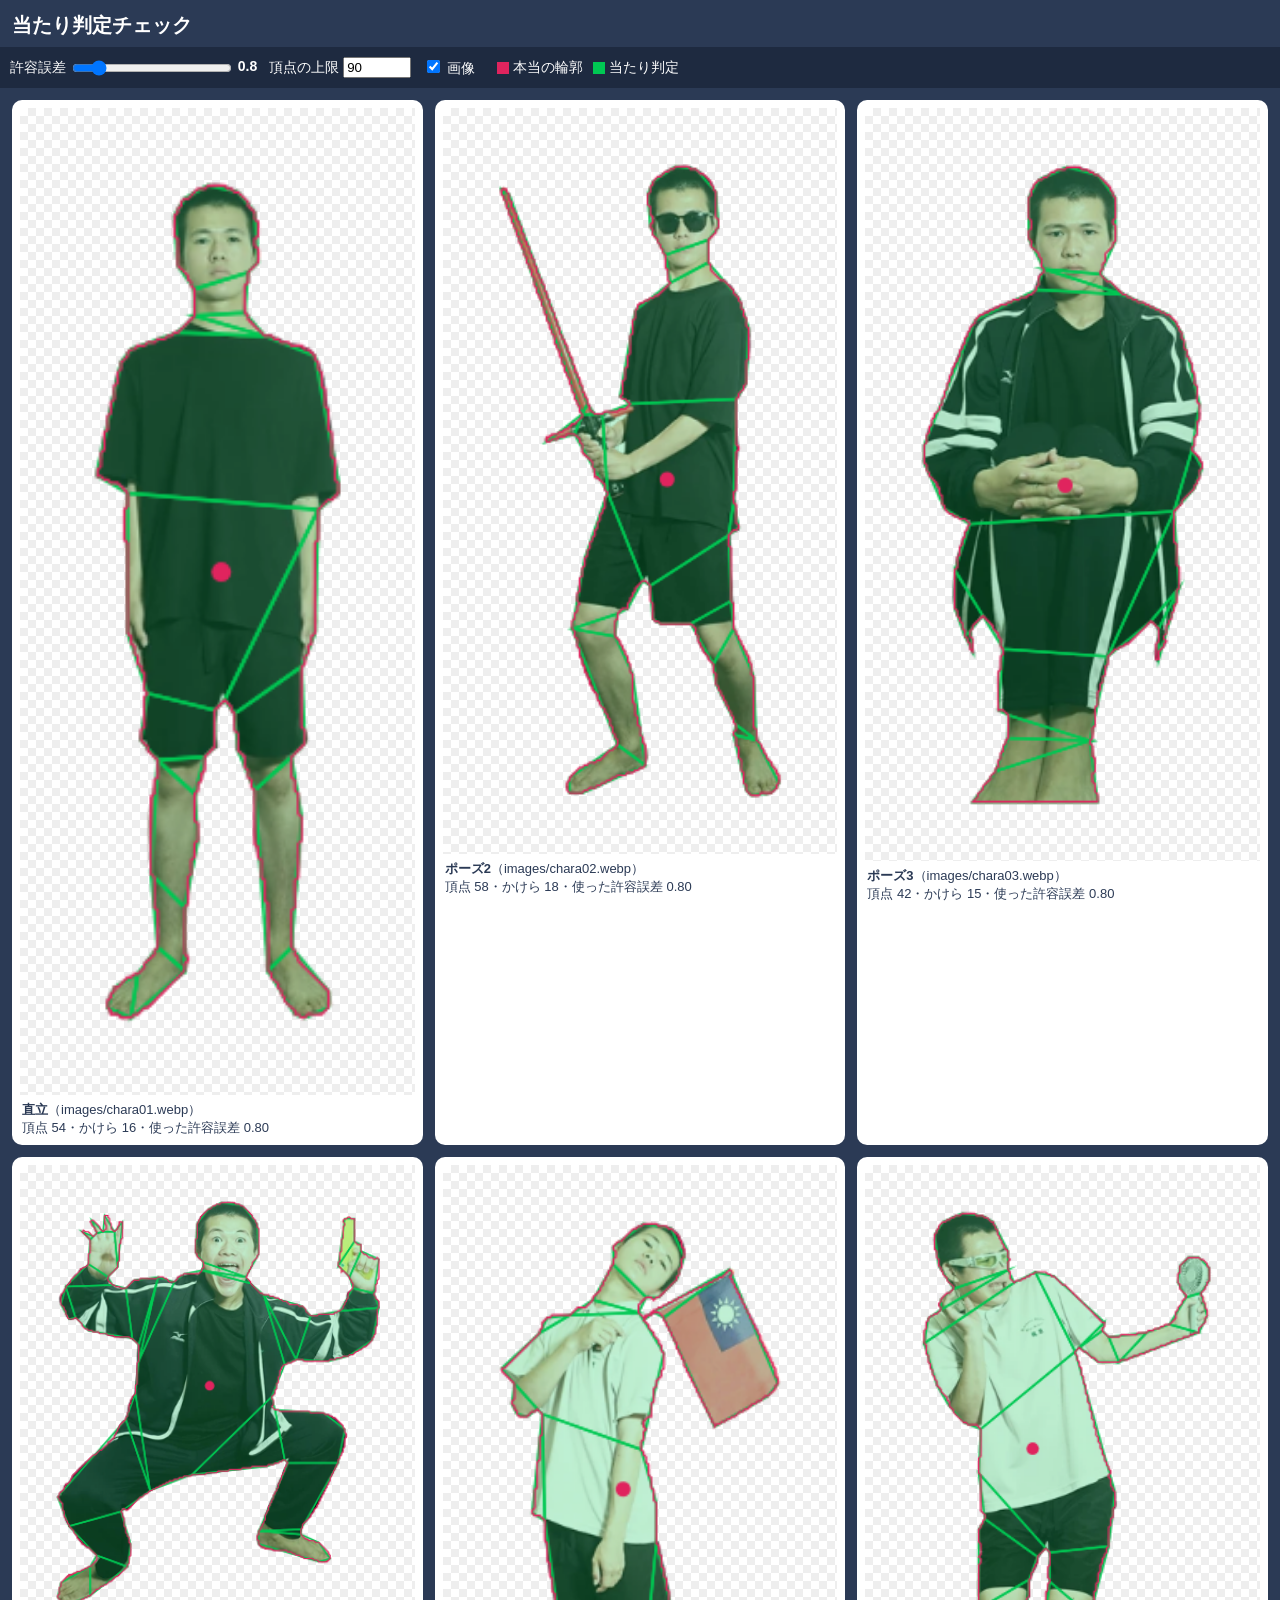
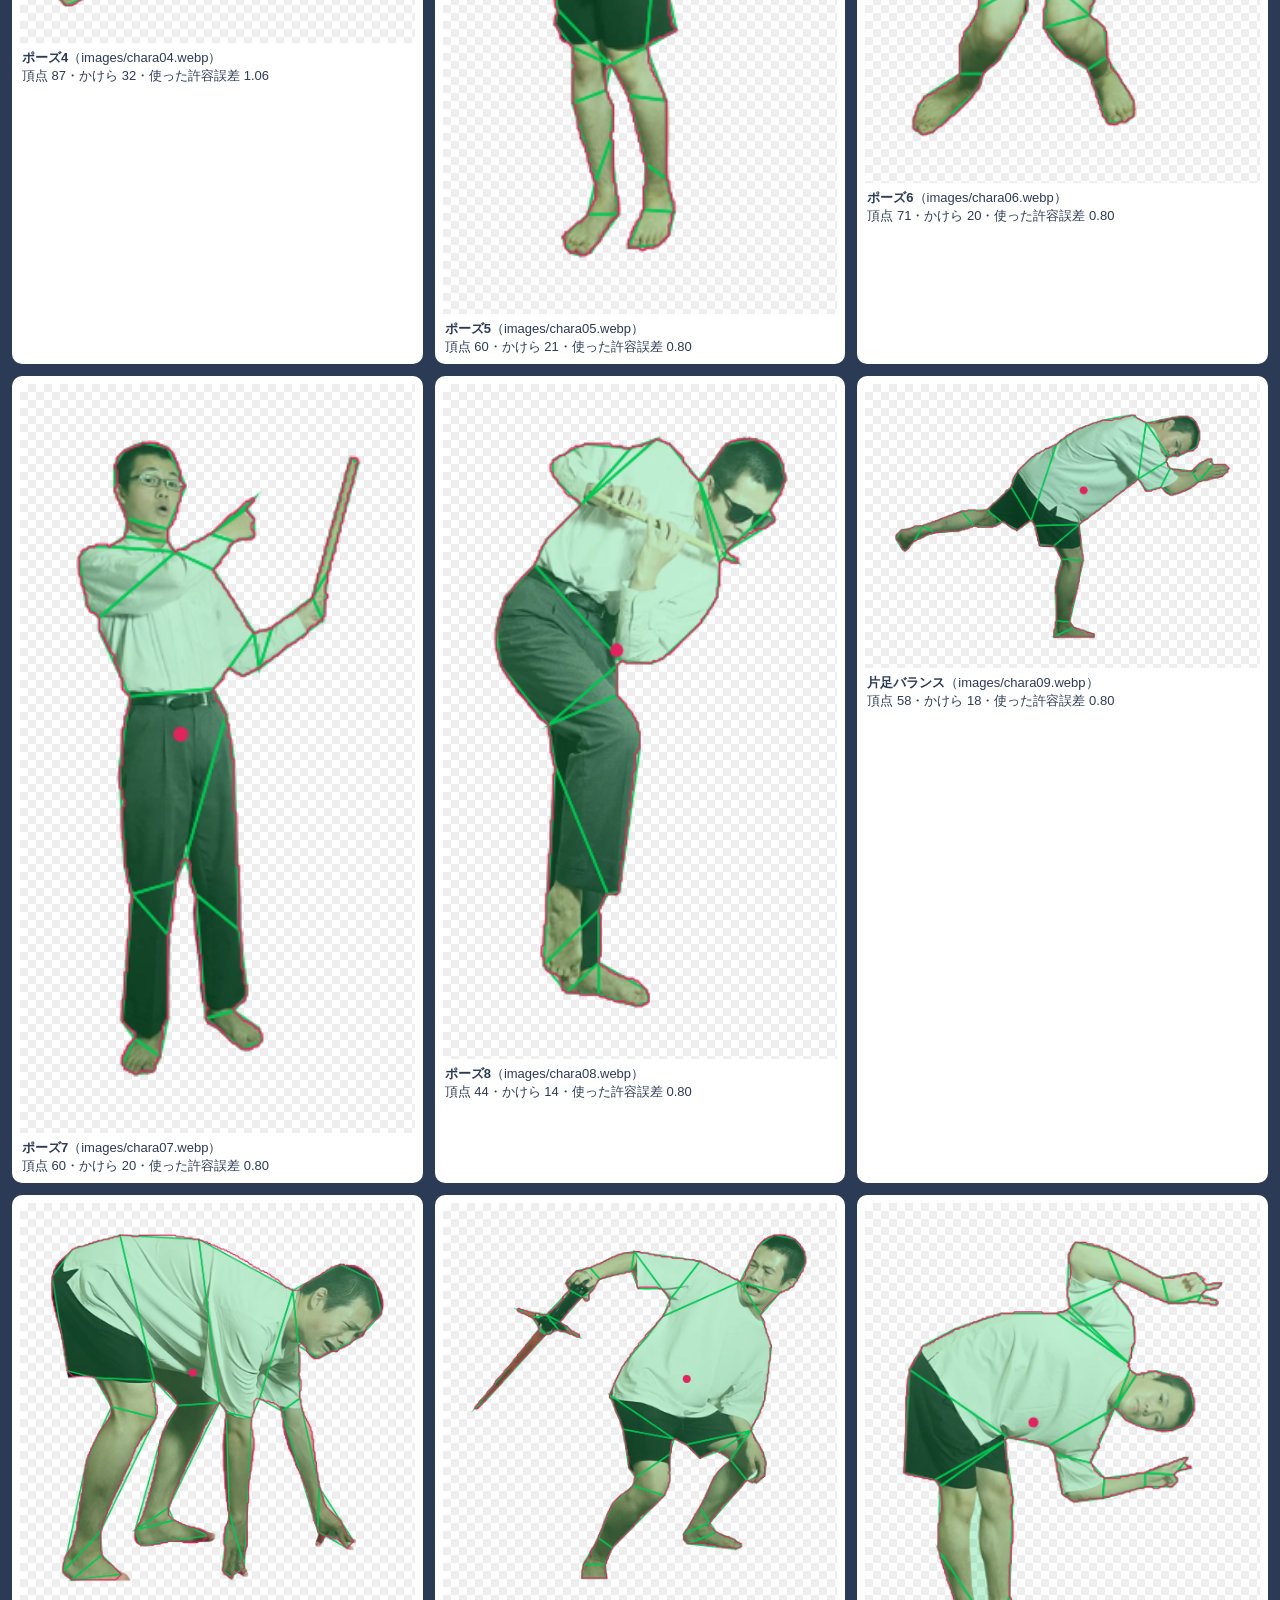
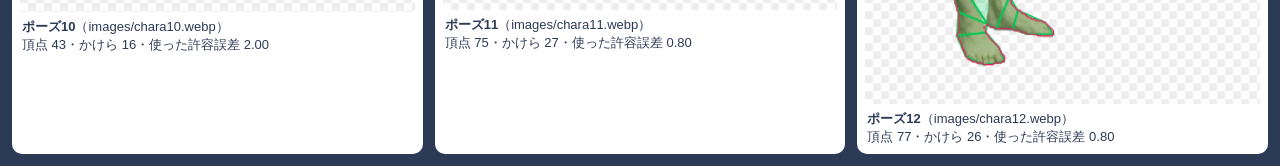
==== hitbox.html @ e8ce6507 "かじわらタワーバトル v1.0.0 公開" ====
<!DOCTYPE html>
<html lang="ja">
<head>
  <meta charset="UTF-8">
  <meta name="viewport" content="width=device-width, initial-scale=1">
  <title>当たり判定チェック</title>
  <!-- 開発用のページなので、検索結果に出さない -->
  <meta name="robots" content="noindex">
  <link rel="icon" href="favicon.svg" type="image/svg+xml">
  <style>
    body { margin: 0; padding: 12px; background: #2b3a55; color: #fff; font-family: sans-serif; }
    h1 { font-size: 20px; margin: 0 0 8px; }
    .bar { position: sticky; top: 0; z-index: 1; display: flex; flex-wrap: wrap; gap: 12px; align-items: center;
           padding: 10px; margin: 0 -12px 12px; background: #1e2a40; font-size: 14px; }
    .bar input[type=range] { width: 160px; vertical-align: middle; }
    .grid { display: grid; grid-template-columns: repeat(auto-fill, minmax(320px, 1fr)); gap: 12px; }
    .card { background: #fff; color: #2b3a55; border-radius: 10px; padding: 8px; }
    .card canvas { display: block; width: 100%; background: repeating-conic-gradient(#eee 0 25%, #fff 0 50%) 0 0 / 16px 16px; }
    .card p { margin: 6px 2px 0; font-size: 13px; }
    .legend span { display: inline-block; width: 12px; height: 12px; margin: 0 4px 0 10px; vertical-align: middle; }
  </style>
</head>
<body>
  <h1>当たり判定チェック</h1>
  <div class="bar">
    <label>許容誤差 <input type="range" id="tol" min="0.3" max="4" step="0.1"> <b id="tol-val"></b></label>
    <label>頂点の上限 <input type="number" id="maxv" min="10" max="200" style="width:60px"></label>
    <label><input type="checkbox" id="show-img" checked> 画像</label>
    <span class="legend"><span style="background:#e0245e"></span>本当の輪郭<span style="background:#00c853"></span>当たり判定</span>
  </div>
  <div class="grid" id="grid"></div>

  <script src="lib/decomp.min.js"></script>
  <script src="lib/matter.min.js"></script>
  <script src="characters.js"></script>
  <script src="js/shape.js"></script>
  <script src="js/hitbox-check.js"></script>
</body>
</html>
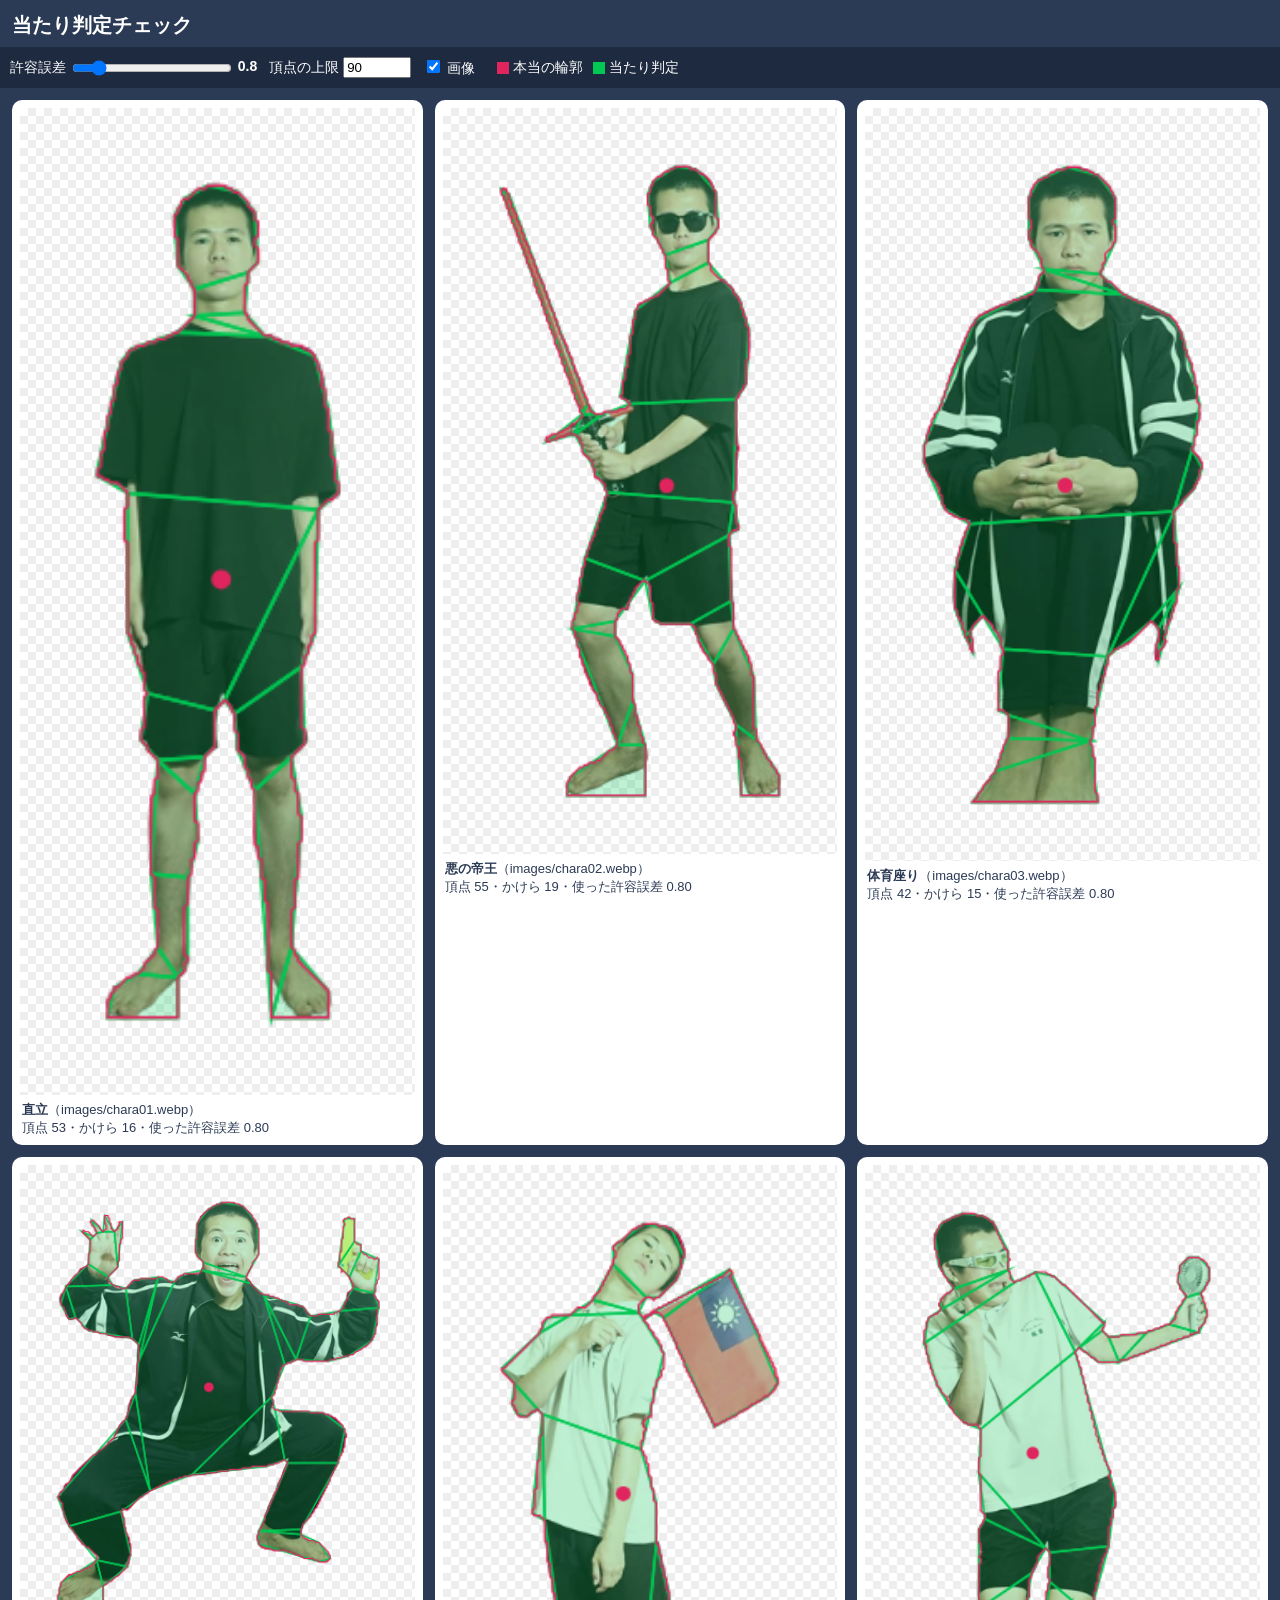
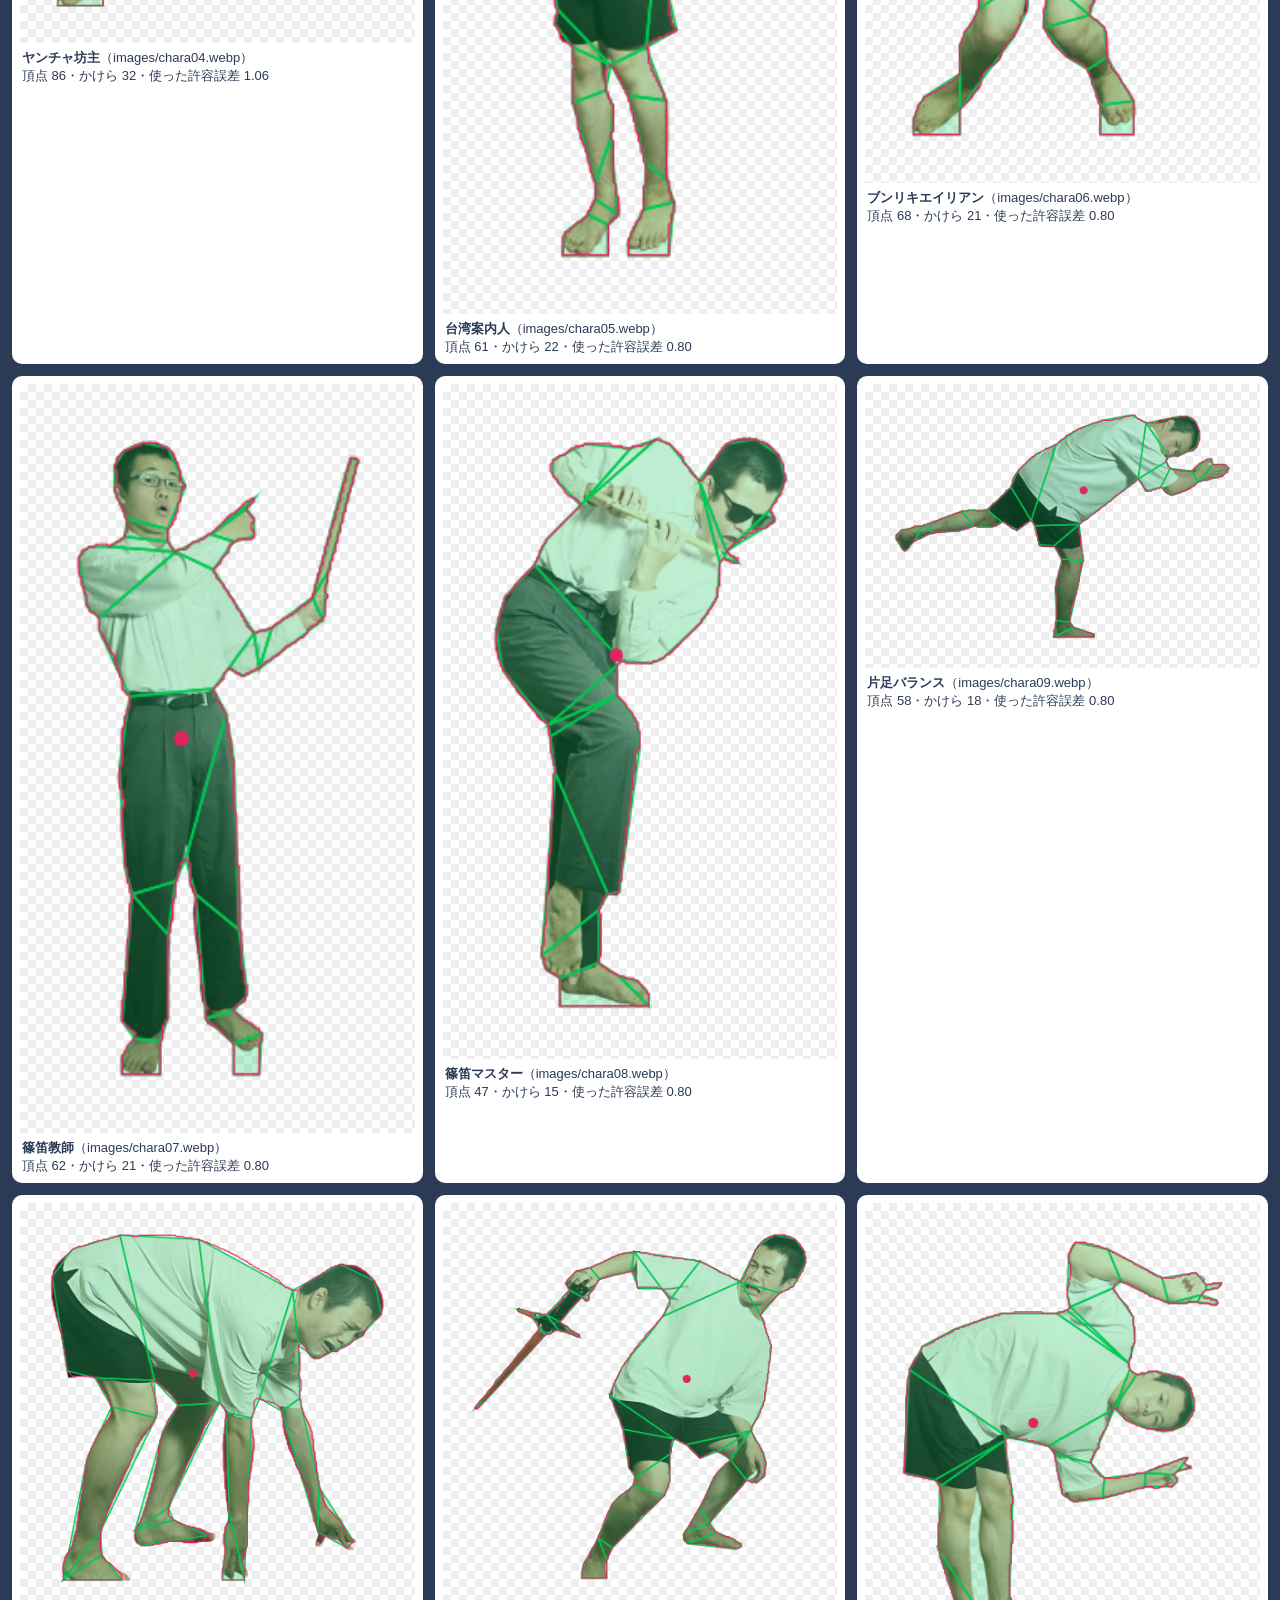
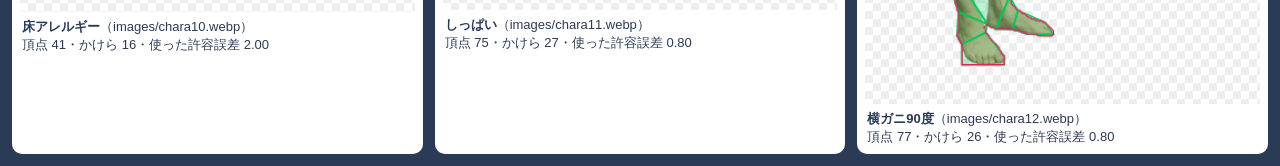
==== commit 347e6c7c: "v1.6.0：★4（アルティメット）・キャラを ID で見分ける・積んだあとも残るオーラ - ★4（UR）：今のキャラにオーラ（光・闇）をまとわせた特別版を4体追加（名前・説明は仮）   - char" ====
--- a/hitbox.html
+++ b/hitbox.html
@@ -33,6 +33,7 @@
   <script src="lib/decomp.min.js"></script>
   <script src="lib/matter.min.js"></script>
   <script src="characters.js"></script>
+  <script src="js/chars.js"></script>
   <script src="js/shape.js"></script>
   <script src="js/hitbox-check.js"></script>
 </body>
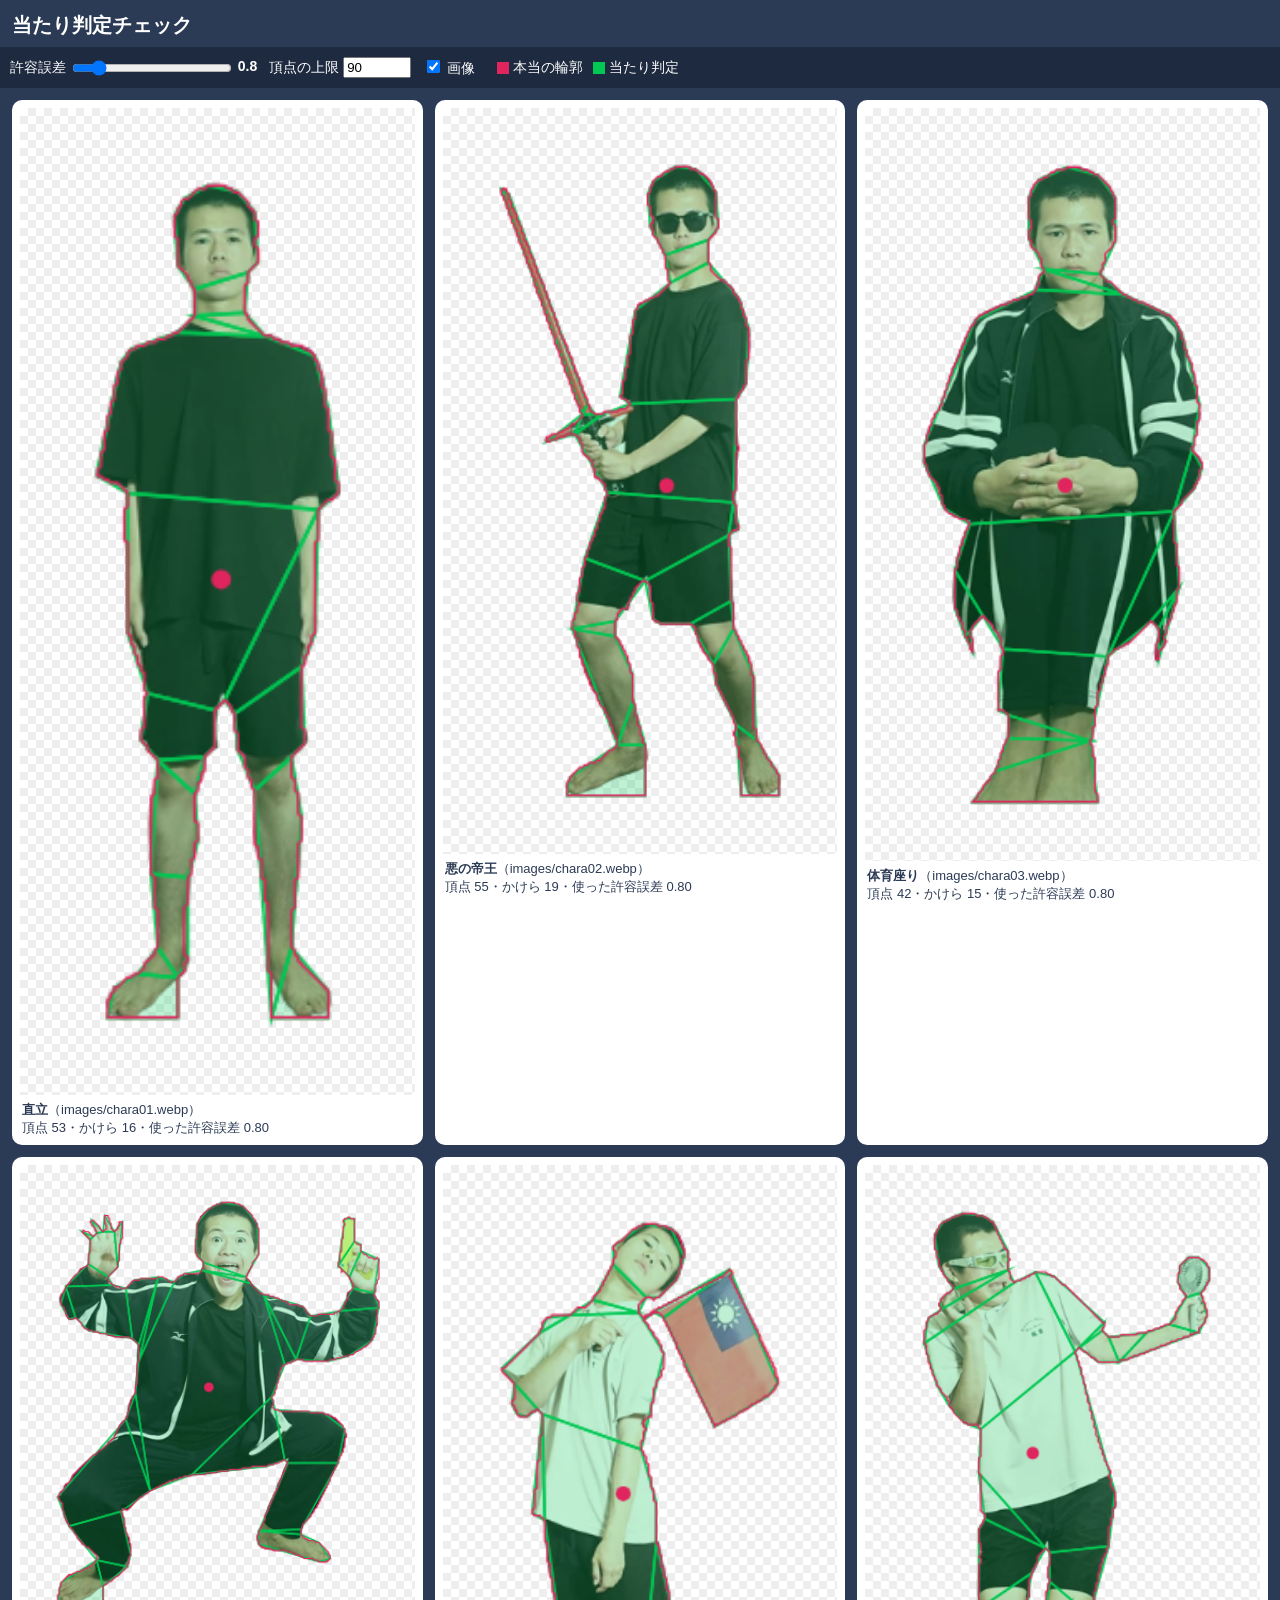
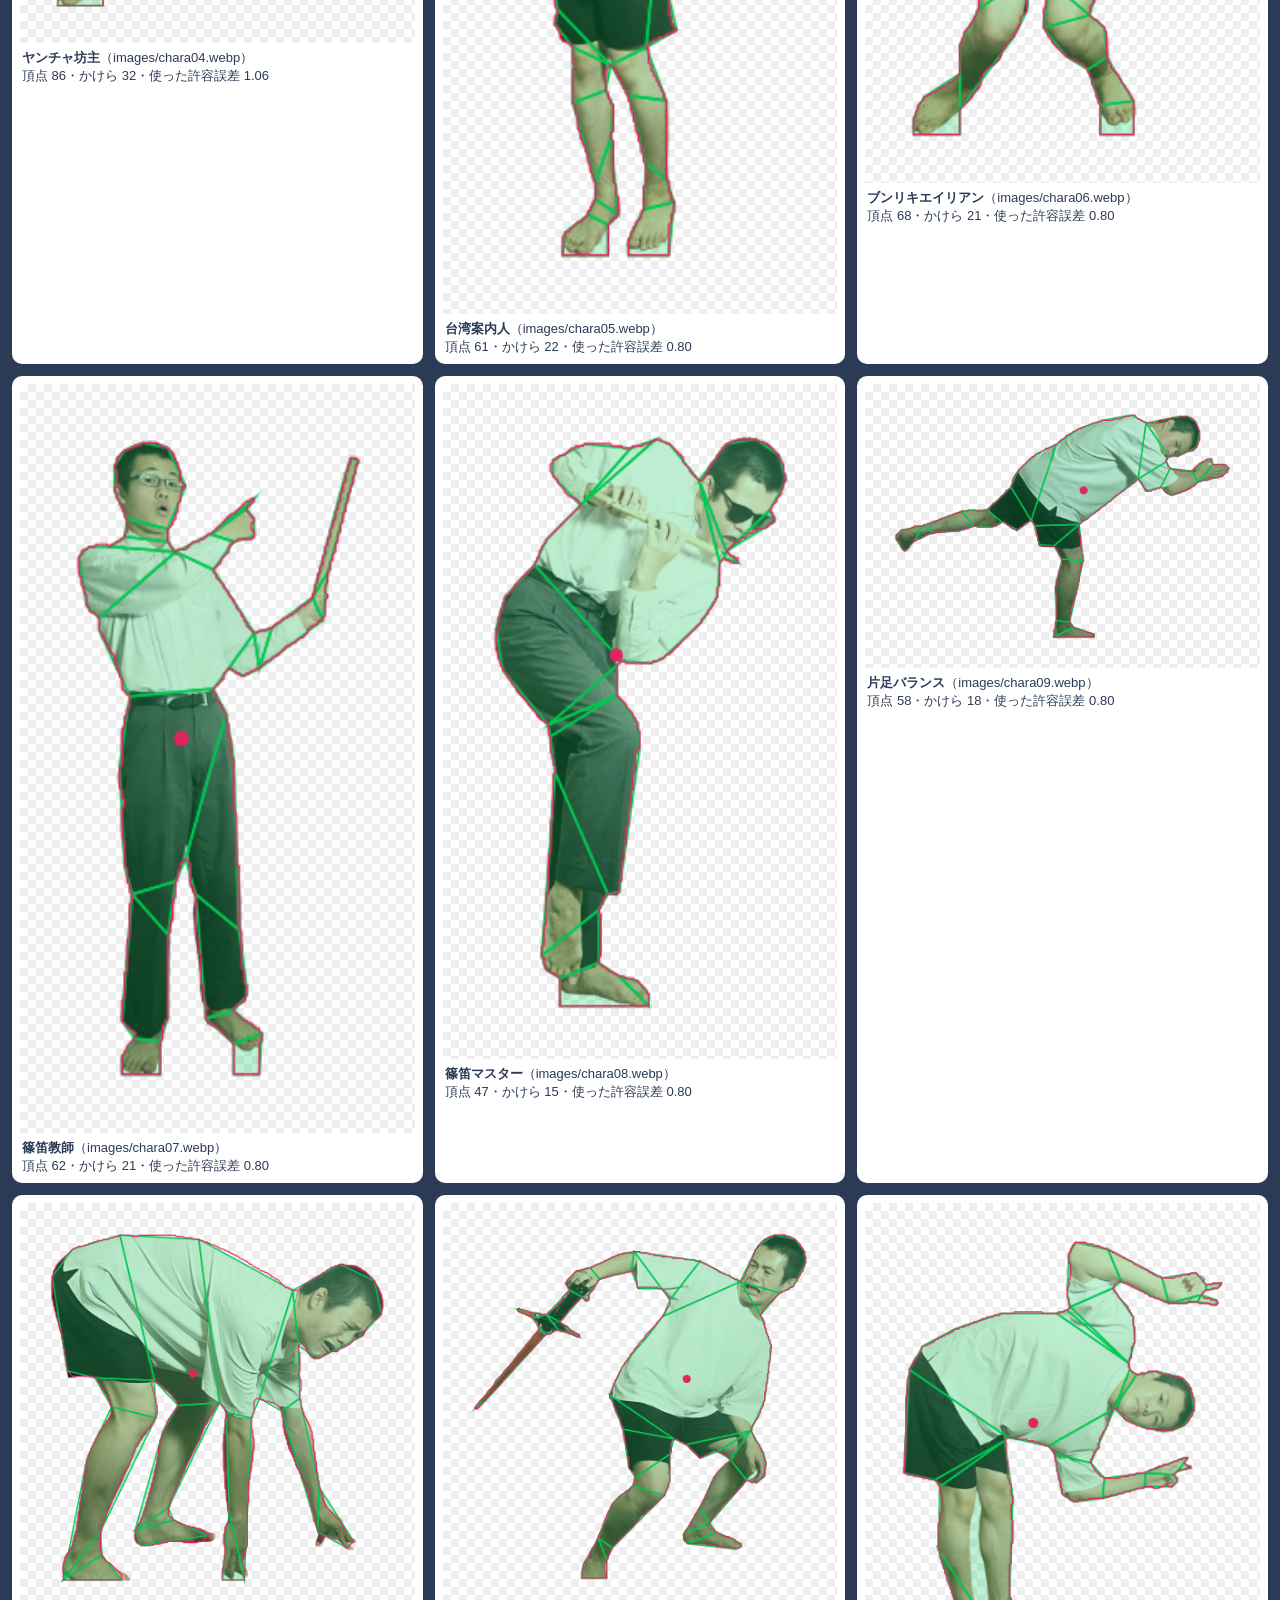
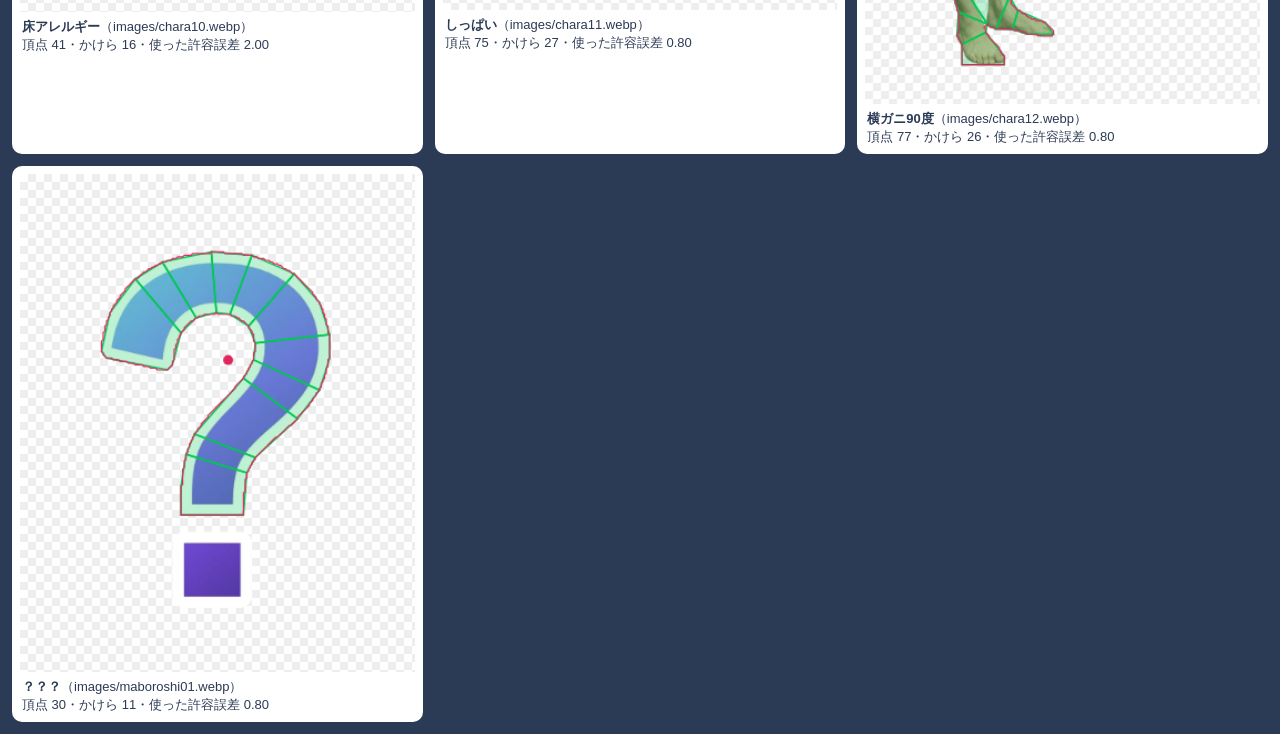
==== commit eacb54c3: "v1.14.1：iPhone でスタートボタンが押せないバグを直す - スタートボタンの動き（登場・脈打つ）を外側の枠に移す（押したあいだ animation: none にすると、   iPhone" ====
--- a/hitbox.html
+++ b/hitbox.html
@@ -34,6 +34,7 @@
   <script src="lib/matter.min.js"></script>
   <script src="characters.js"></script>
   <script src="js/chars.js"></script>
+  <script src="js/load-status.js"></script>
   <script src="js/shape.js"></script>
   <script src="js/hitbox-check.js"></script>
 </body>
